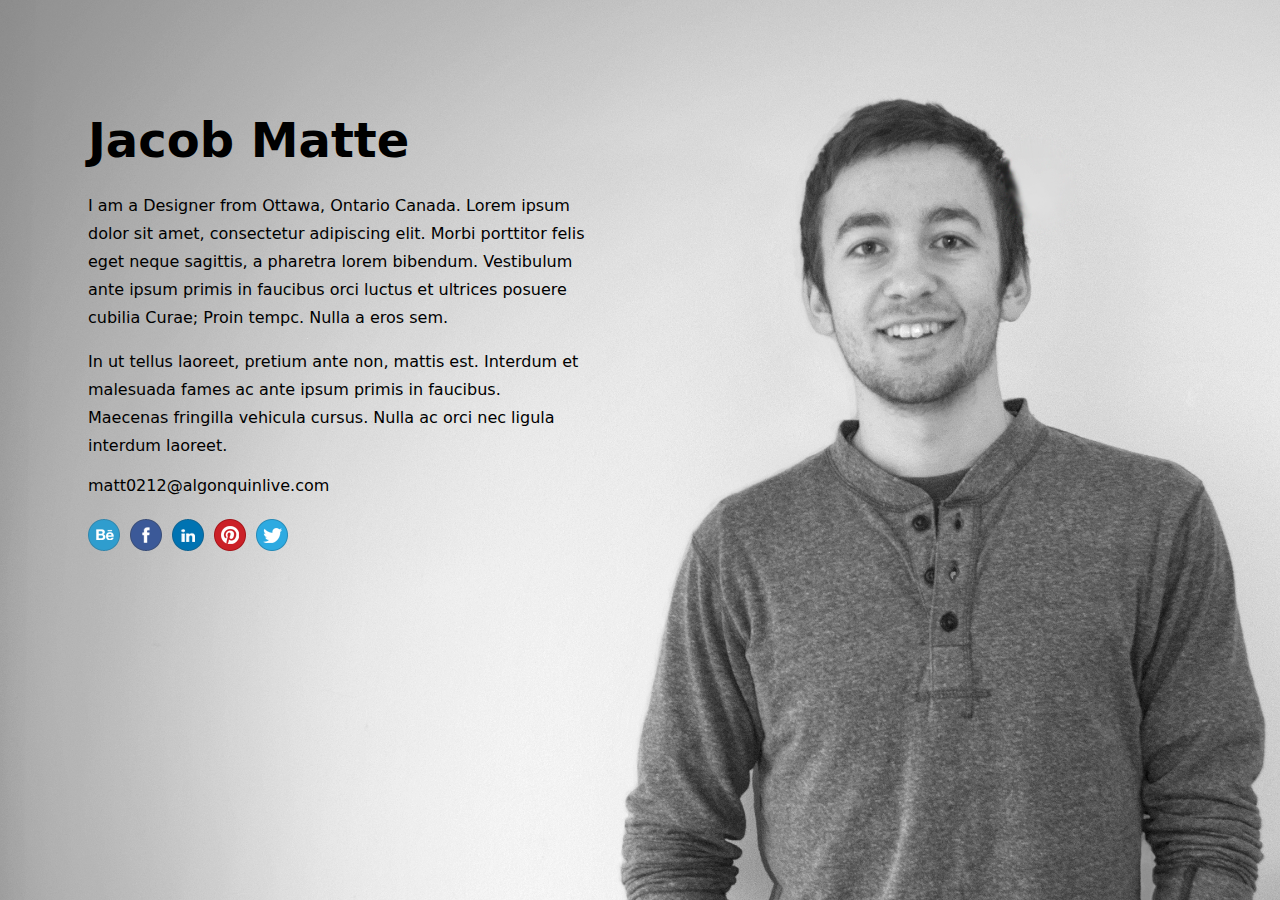
==== index.html @ f437a1d2 "Added the rest of my files" ====
<!doctype html>
<html>
<head>
	<meta charset="UTF-8">
	<title>Responsive Personal Page</title>
	<link href="css/general.css" rel="stylesheet">
</head>

<body>
	
	<article>
		
		<h1>Jacob Matte</h1>
		
		<figure>
			<img src="images/jmphoto.jpg" class="photo">
		</figure>
		
		<p>I am a Designer from Ottawa, Ontario Canada. Lorem ipsum dolor sit amet, consectetur adipiscing elit. Morbi porttitor felis eget neque sagittis, a pharetra lorem bibendum. Vestibulum ante ipsum primis in faucibus orci luctus et ultrices posuere cubilia Curae; Proin tempc. Nulla a eros sem.</p>
		<p>In ut tellus laoreet, pretium ante non, mattis est. Interdum et malesuada fames ac ante ipsum primis in faucibus. Maecenas fringilla vehicula cursus. Nulla ac orci nec ligula interdum laoreet.</p> 
		
		<a href="mailto:matt0212@algonquinlive.com">matt0212@algonquinlive.com</a>
		
		<div class="social">
			<a href="http://www.behance.com"><img src="images/behance.png" alt="" class="social"></a>
			<a href="http://www.facebook.com"><img src="images/facebook.png" alt="" class="social"></a>
			<a href="http://www.linkedin.com"><img src="images/linkedin.png" alt="" class="social"></a>
			<a href="http://www.pinterest.com"><img src="images/pinterest.png" alt="" class="social"></a>
			<a href="http://www.twitter.com"><img src="images/twitter.png" alt="" class="social"></a>
		</div>
	
	</article>
	
</body>
</html>
---- css/general.css ----
@charset "UTF-8";
/* CSS Document */

body {
	font-family: "Lucida Grande", "Lucida Sans Unicode", "Lucida Sans", "DejaVu Sans", Verdana, sans-serif;
}

article {
	padding: .25em;
}

h1 {
	font-size: 2em;
	margin: .5em 0;
}

figure {
	margin: 0;
}

.photo {
	width: 100%;
}

p {
	font-size: .85em;
	line-height: 1.5em;
}

a,
a:link,
a:visited {
	font-size: 1em;
	color: #000;
	text-decoration: none;
}

a:hover,
a:focus,
a:active {
	color: #333;
}

.social {
	margin-top: .5em;
	margin-right: .3em;
}

@media only screen and (min-width: 30em) {
	
	article {
		padding: 1em;
	}
}

	
@media only screen and (min-width: 40em) {
	
	body {
		background-image: url(../images/jmphoto3.jpg);
		background-repeat: no-repeat;
		background-size: 100%;
	}		article {		padding: 2em;	}		figure {		display: none;	}		p {		max-width: 40%;		line-height: 1.75em;	}}@media only screen and (min-width: 62em) {		article {		padding: 4em;	}		h1 {		font-size: 3em;	}		p {		font-size: 1em;		max-width: 45%;	}		.social {		margin-top: .75em;	}}@media only screen and (min-width: 80em) {		article {		padding: 5em;	}}@media only screen and (min-width: 100em) {		article {		padding: 6em;	}		h1 {		font-size: 3.5em;	}		p {		font-size: 1.25em;		max-width: 45%;	}		.social {		margin-top: 17}n-top: .75em;	}}
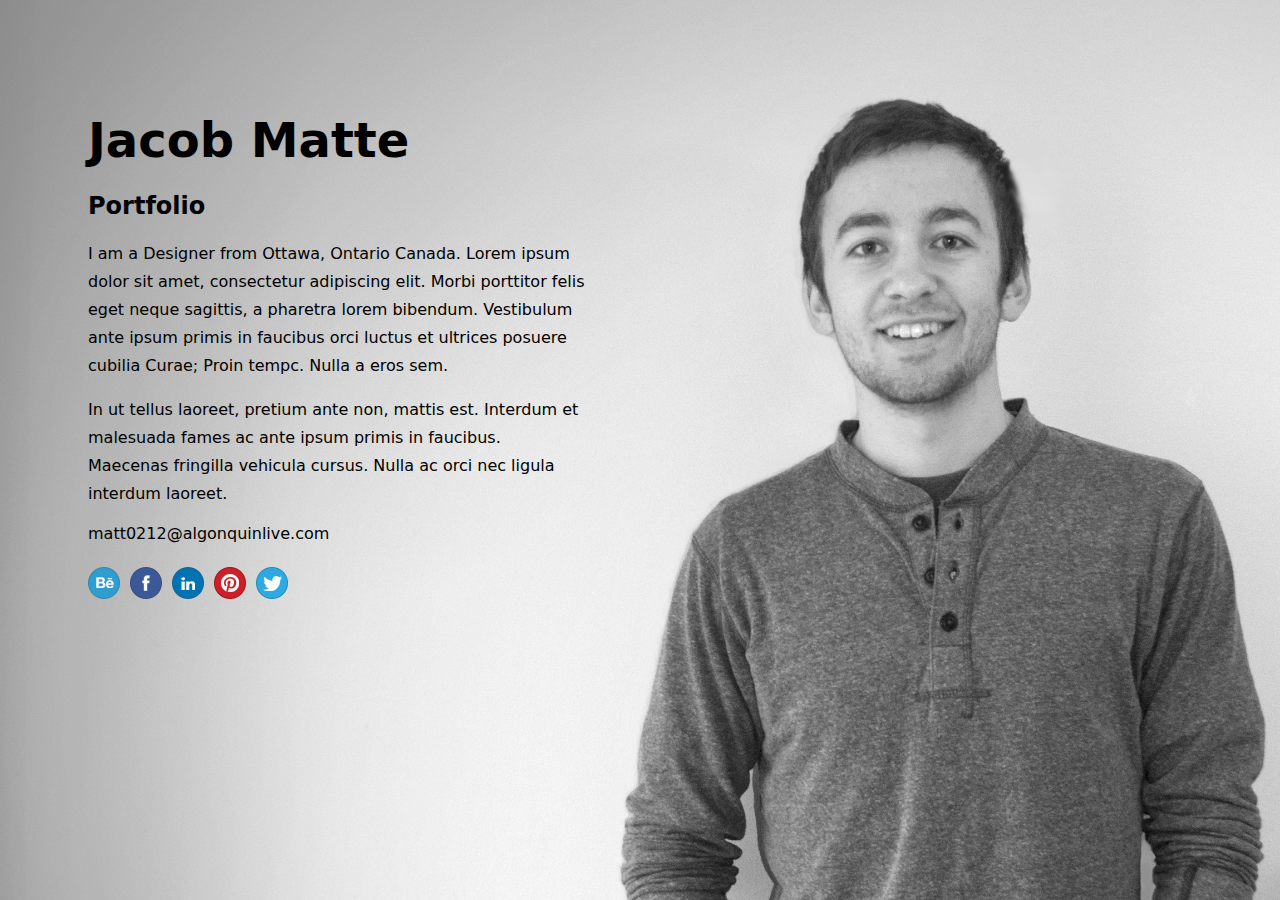
==== commit 77a71ec2: "Added link to portfolio on home page" ====
--- a/index.html
+++ b/index.html
@@ -10,7 +10,8 @@
 	
 	<article>
 		
-		<h1>Jacob Matte</h1>
+		<h1><a href="index.html">Jacob Matte</a></h1>
+		<h2><a href="portfolio.html">Portfolio</a></h2>
 		
 		<figure>
 			<img src="images/jmphoto.jpg" class="photo">
--- a/css/general.css
+++ b/css/general.css
@@ -46,6 +46,29 @@
 	margin-right: .3em;
 }
 
+header {
+	font-size: 1.5em;
+}
+
+.circus {
+	max-width: 200px;
+	margin-top: .5em;
+	display: inline-block;
+}
+
+.info {
+	max-width: 200px;
+	margin-top: .5em;
+	display: inline-block;
+}
+
+.clint {
+	max-width: 200px;
+	margin-top: .5em;
+	display: inline-block;
+}
+
+
 @media only screen and (min-width: 30em) {
 	
 	article {
@@ -60,6 +83,83 @@
 		background-image: url(../images/jmphoto3.jpg);
 		background-repeat: no-repeat;
 		background-size: 100%;
-	}		article {		padding: 2em;	}		figure {		display: none;	}		p {		max-width: 40%;		line-height: 1.75em;	}}@media only screen and (min-width: 62em) {		article {		padding: 4em;	}		h1 {		font-size: 3em;	}		p {		font-size: 1em;		max-width: 45%;	}		.social {		margin-top: .75em;	}}@media only screen and (min-width: 80em) {		article {		padding: 5em;	}}@media only screen and (min-width: 100em) {		article {		padding: 6em;	}		h1 {		font-size: 3.5em;	}		p {		font-size: 1.25em;		max-width: 45%;	}		.social {		margin-top: 17}n-top: .75em;-	}+	}		
+	
+	article {		
+		padding: 2em;	
+	}		
+	
+	figure {	
+		display: none;	
+	}		
+	
+	p {		
+		max-width: 40%;		
+		line-height: 1.75em;	
+	}
+}
+
+@media only screen and (min-width: 62em) {		
+	
+	article {		
+		padding: 4em;	
+	}		
+	
+	h1 {		
+		font-size: 3em;	
+	}		
+	
+	p {		
+		font-size: 1em;		
+		max-width: 45%;	
+	}		
+	
+	.social {		
+		margin-top: .75em;	
+	}
+	
+	.circus {
+		max-width: 300px;
+		margin-top: .5em;
+		display: inline-block;
+	}
+	
+	.info {
+		max-width: 300px;
+		margin-top: .5em;
+		display: inline-block;
+	}
+	
+	.clint {
+		max-width: 300px;
+		margin-top: .5em;
+		display: inline-block;
+	}
+}
+
+@media only screen and (min-width: 80em) {		
+
+	article {		
+		padding: 5em;	
+	}
+}
+
+@media only screen and (min-width: 100em) {		
+	
+	article {		
+		padding: 6em;	
+	}		
+	
+	h1 {	
+		font-size: 3.5em;	
+	}		
+	
+	p {		
+		font-size: 1.25em;	
+		max-width: 45%;	
+	}		
+	
+	.social {		
+		margin-top: 1em;
+	}
 }